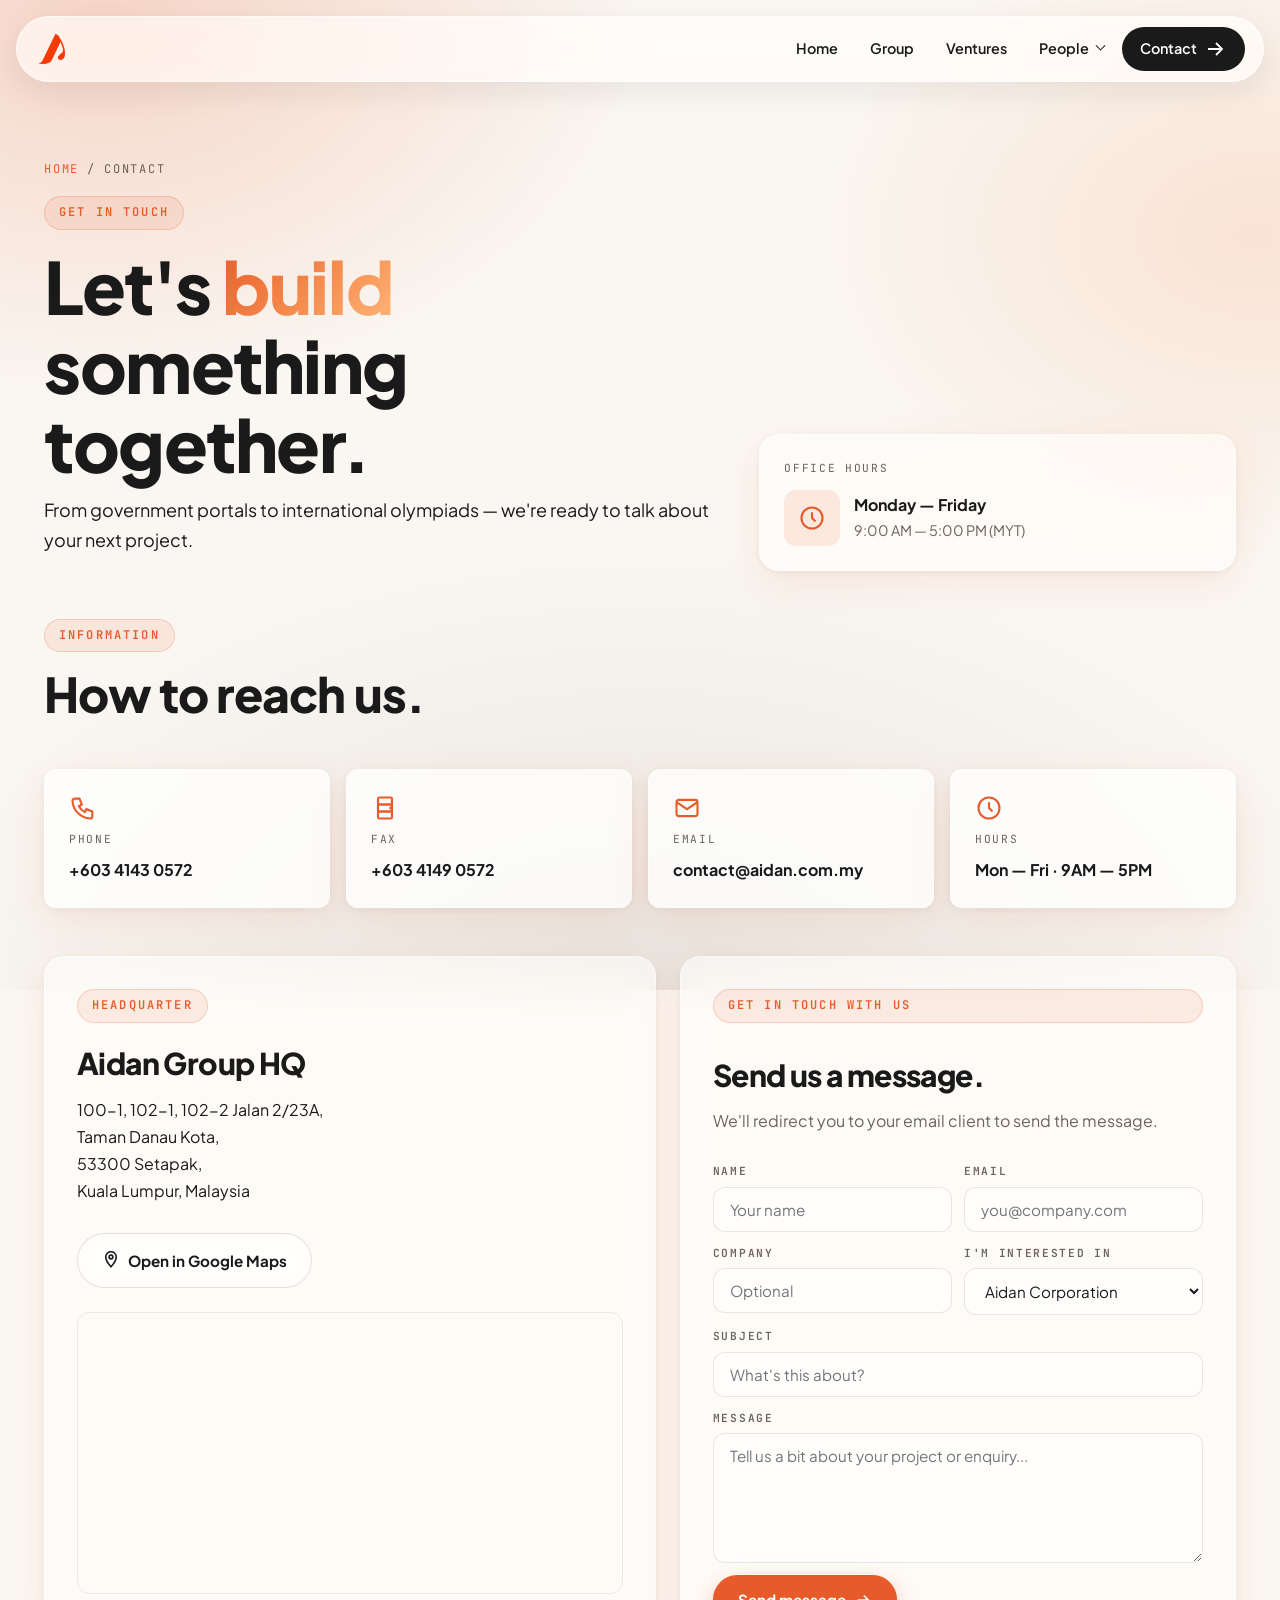
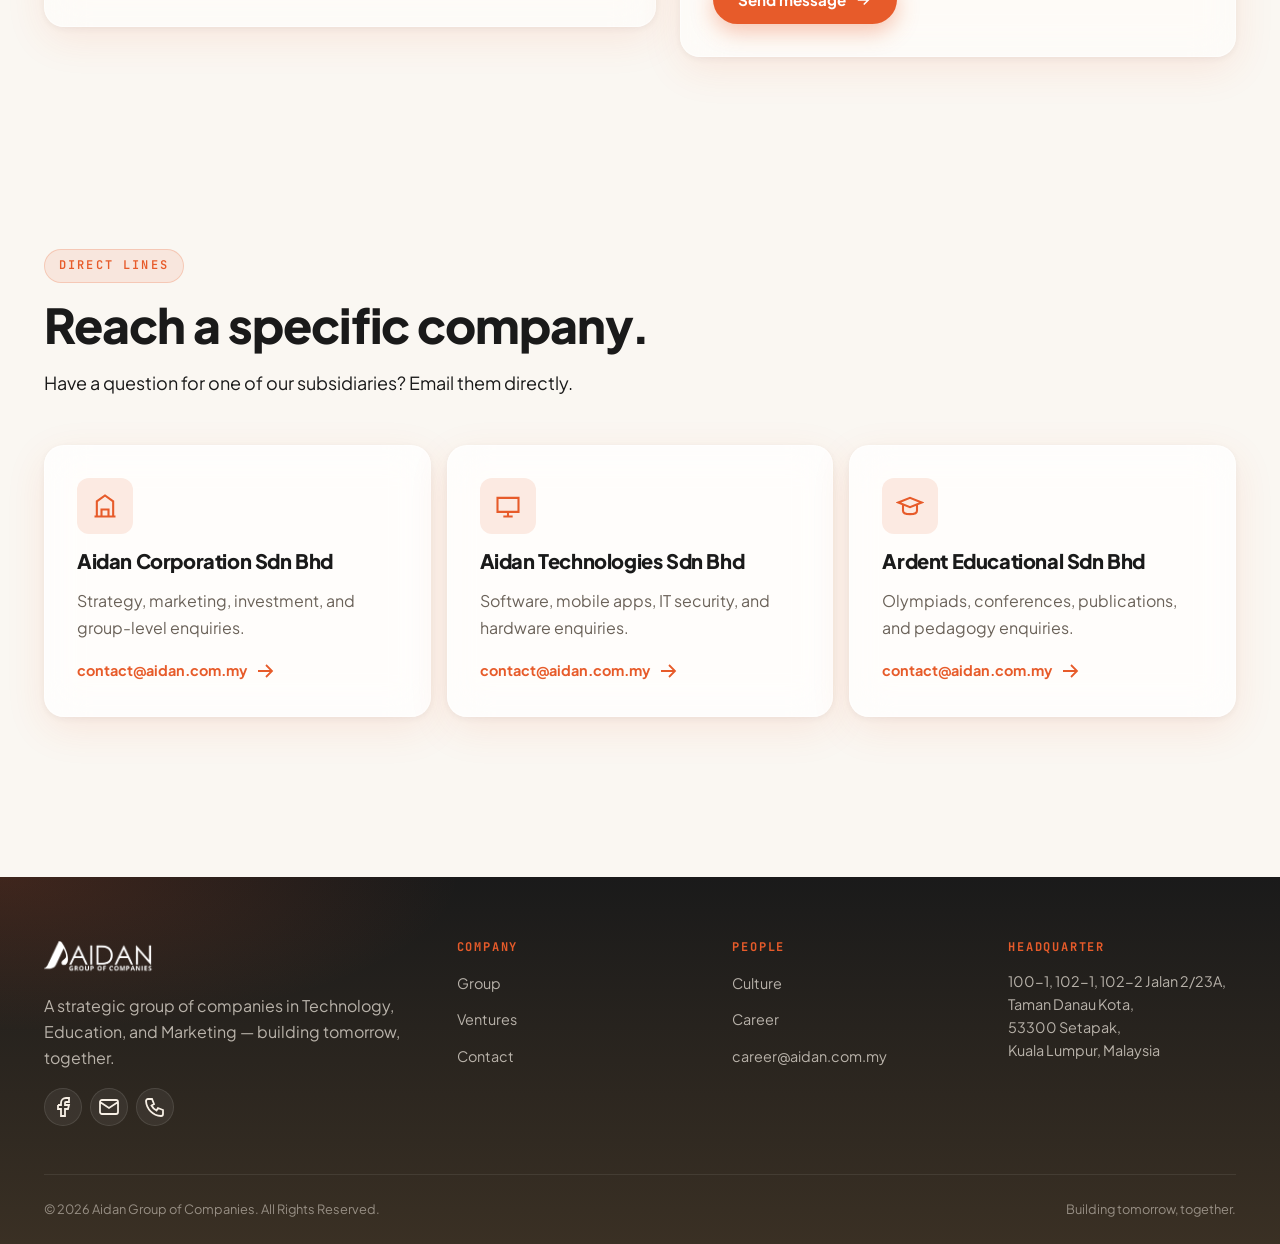
==== contact/index.html @ 1979919c "inital v1" ====
<!DOCTYPE html>
<html lang="en" data-base="../" data-page="contact">
<head>
  <meta charset="UTF-8" />
  <meta name="viewport" content="width=device-width, initial-scale=1.0" />
  <title>Contact — Aidan Group of Companies</title>
  <meta name="description" content="Get in touch with Aidan Group of Companies. HQ in Kuala Lumpur. Reach us by phone, email, or in person." />
  <link rel="icon" type="image/png" href="../assets/images/logo-dark.png" />
  <link rel="preconnect" href="https://fonts.googleapis.com" />
  <link rel="preconnect" href="https://fonts.gstatic.com" crossorigin />
  <link href="https://fonts.googleapis.com/css2?family=Plus+Jakarta+Sans:wght@300;400;500;600;700;800;900&family=JetBrains+Mono:wght@400;500;600;700&display=swap" rel="stylesheet" />
  <link rel="stylesheet" href="../assets/css/styles.css" />
  <link rel="stylesheet" href="../assets/css/reveal.css" />
</head>
<body>
  <div id="nav-mount"></div>

  <!-- PAGE HEADER -->
  <header class="page-header">
    <div class="container">
      <div class="page-header-inner">
        <div class="reveal">
          <div class="breadcrumb"><a href="../index.html">Home</a> <span>/</span> <span>Contact</span></div>
          <span class="eyebrow">Get in touch</span>
          <h1>Let's <span style="background: var(--grad-sunset); -webkit-background-clip: text; background-clip: text; color: transparent;">build</span> something together.</h1>
          <p class="lead">
            From government portals to international olympiads — we're ready to talk about your next project.
          </p>
        </div>
        <div class="reveal d-2">
          <div class="glass" style="padding: 24px;">
            <div style="font-family: var(--font-mono); font-size: .7rem; letter-spacing: .15em; text-transform: uppercase; color: var(--color-muted); margin-bottom: 12px;">Office hours</div>
            <div style="display:flex; align-items:center; gap:14px;">
              <span class="icon-tile" style="margin: 0;">
                <svg class="ti" viewBox="0 0 24 24"><circle cx="12" cy="12" r="9"/><path d="M12 7v5l3 3"/></svg>
              </span>
              <div>
                <div style="font-weight: 700;">Monday — Friday</div>
                <div class="muted" style="font-size: .9rem;">9:00 AM — 5:00 PM (MYT)</div>
              </div>
            </div>
          </div>
        </div>
      </div>
    </div>
  </header>

  <!-- CONTACT INFO -->
  <section style="padding-top: 0;">
    <div class="container">
      <div class="section-head reveal">
        <span class="eyebrow">Information</span>
        <h2>How to reach us.</h2>
      </div>

      <div class="contact-card-row" style="grid-template-columns: repeat(4, 1fr); margin-bottom: 48px;">
        <div class="contact-card reveal">
          <svg class="ti" viewBox="0 0 24 24"><path d="M5 4h4l2 5-2.5 1.5a11 11 0 0 0 5 5l1.5-2.5 5 2v4a2 2 0 0 1-2 2A16 16 0 0 1 3 6a2 2 0 0 1 2-2"/></svg>
          <span class="label">Phone</span>
          <span class="value"><a href="tel:+60341430572">+603 4143 0572</a></span>
        </div>
        <div class="contact-card reveal d-1">
          <svg class="ti" viewBox="0 0 24 24"><rect x="6" y="3" width="12" height="6" rx="1"/><rect x="6" y="15" width="12" height="6" rx="1"/><path d="M6 9h12v6H6z"/><circle cx="17" cy="12" r=".5"/></svg>
          <span class="label">Fax</span>
          <span class="value">+603 4149 0572</span>
        </div>
        <div class="contact-card reveal d-2">
          <svg class="ti" viewBox="0 0 24 24"><path d="M3 7a2 2 0 0 1 2-2h14a2 2 0 0 1 2 2v10a2 2 0 0 1-2 2H5a2 2 0 0 1-2-2zM3 7l9 6 9-6"/></svg>
          <span class="label">Email</span>
          <span class="value"><a href="mailto:contact@aidan.com.my">contact@aidan.com.my</a></span>
        </div>
        <div class="contact-card reveal d-3">
          <svg class="ti" viewBox="0 0 24 24"><circle cx="12" cy="12" r="9"/><path d="M12 7v5l3 3"/></svg>
          <span class="label">Hours</span>
          <span class="value">Mon — Fri · 9AM — 5PM</span>
        </div>
      </div>

      <div class="contact-grid">
        <!-- HQ + MAP -->
        <div class="reveal">
          <div class="glass" style="padding: 32px;">
            <span class="eyebrow">Headquarter</span>
            <h3 style="margin-top: 8px;">Aidan Group HQ</h3>
            <p style="font-size: 1rem; color: var(--color-text); line-height: 1.7;">
              100-1, 102-1, 102-2 Jalan 2/23A,<br/>
              Taman Danau Kota,<br/>
              53300 Setapak,<br/>
              Kuala Lumpur, Malaysia
            </p>
            <a class="btn btn-secondary mt-3" target="_blank" rel="noopener" href="https://maps.google.com/?q=Taman+Danau+Kota+Setapak+Kuala+Lumpur">
              <svg class="ti" viewBox="0 0 24 24"><path d="M12 21s7-7.5 7-13a7 7 0 0 0-14 0c0 5.5 7 13 7 13z"/><circle cx="12" cy="8" r="2.5"/></svg>
              Open in Google Maps
            </a>
            <div style="margin-top: 24px; border-radius: var(--radius-md); overflow: hidden; border: 1px solid rgba(26,26,26,.08);">
              <iframe
                title="Aidan Group HQ map"
                src="https://www.google.com/maps?q=Taman+Danau+Kota+Setapak+Kuala+Lumpur&output=embed"
                width="100%"
                height="280"
                style="border: 0; display: block;"
                loading="lazy"
                referrerpolicy="no-referrer-when-downgrade">
              </iframe>
            </div>
          </div>
        </div>

        <!-- FORM -->
        <div class="reveal d-1">
          <form class="glass glass-form" onsubmit="event.preventDefault(); window.location.href='mailto:contact@aidan.com.my?subject=' + encodeURIComponent(this.subject.value || 'Hello Aidan') + '&body=' + encodeURIComponent('Name: ' + this.name.value + '\nEmail: ' + this.email.value + '\nCompany: ' + (this.company.value||'-') + '\nInterested in: ' + this.interest.value + '\n\n' + this.message.value);">
            <span class="eyebrow">Get in touch with us</span>
            <h3 style="margin-top: 8px; margin-bottom: 4px;">Send us a message.</h3>
            <p class="muted" style="margin-bottom: 16px;">We'll redirect you to your email client to send the message.</p>

            <div class="form-row">
              <div class="field">
                <label for="c-name">Name</label>
                <input id="c-name" name="name" type="text" required placeholder="Your name" />
              </div>
              <div class="field">
                <label for="c-email">Email</label>
                <input id="c-email" name="email" type="email" required placeholder="you@company.com" />
              </div>
            </div>

            <div class="form-row">
              <div class="field">
                <label for="c-company">Company</label>
                <input id="c-company" name="company" type="text" placeholder="Optional" />
              </div>
              <div class="field">
                <label for="c-interest">I'm interested in</label>
                <select id="c-interest" name="interest" required>
                  <option value="Aidan Corporation">Aidan Corporation</option>
                  <option value="Aidan Technologies">Aidan Technologies</option>
                  <option value="Ardent Educational">Ardent Educational</option>
                  <option value="Career enquiry">Career enquiry</option>
                  <option value="Other">Other</option>
                </select>
              </div>
            </div>

            <div class="field">
              <label for="c-subject">Subject</label>
              <input id="c-subject" name="subject" type="text" placeholder="What's this about?" />
            </div>

            <div class="field">
              <label for="c-message">Message</label>
              <textarea id="c-message" name="message" required placeholder="Tell us a bit about your project or enquiry..."></textarea>
            </div>

            <button type="submit" class="btn btn-primary" style="justify-self: start;">
              Send message
              <svg class="ti" viewBox="0 0 24 24"><path d="M5 12h14M13 6l6 6-6 6"/></svg>
            </button>
          </form>
        </div>
      </div>
    </div>
  </section>

  <!-- SUBSIDIARY DIRECT CONTACTS -->
  <section>
    <div class="container">
      <div class="section-head reveal">
        <span class="eyebrow">Direct lines</span>
        <h2>Reach a specific company.</h2>
        <p class="lead">Have a question for one of our subsidiaries? Email them directly.</p>
      </div>

      <div class="bento">
        <article class="bento-card span-4 reveal">
          <div class="icon-tile">
            <svg class="ti" viewBox="0 0 24 24"><path d="M3 21h18M5 21V8l7-5 7 5v13M9 21v-6h6v6"/></svg>
          </div>
          <h4>Aidan Corporation Sdn Bhd</h4>
          <p>Strategy, marketing, investment, and group-level enquiries.</p>
          <a class="job-apply" href="mailto:contact@aidan.com.my?subject=Aidan Corporation enquiry">
            contact@aidan.com.my
            <svg class="ti" viewBox="0 0 24 24"><path d="M5 12h14M13 6l6 6-6 6"/></svg>
          </a>
        </article>

        <article class="bento-card span-4 reveal d-1">
          <div class="icon-tile">
            <svg class="ti" viewBox="0 0 24 24"><path d="M3 5h18v12H3z"/><path d="M8 21h8M12 17v4"/></svg>
          </div>
          <h4>Aidan Technologies Sdn Bhd</h4>
          <p>Software, mobile apps, IT security, and hardware enquiries.</p>
          <a class="job-apply" href="mailto:contact@aidan.com.my?subject=Aidan Technologies enquiry">
            contact@aidan.com.my
            <svg class="ti" viewBox="0 0 24 24"><path d="M5 12h14M13 6l6 6-6 6"/></svg>
          </a>
        </article>

        <article class="bento-card span-4 reveal d-2">
          <div class="icon-tile">
            <svg class="ti" viewBox="0 0 24 24"><path d="M22 9 12 5 2 9l10 4 10-4z"/><path d="M6 11v5c0 2 3 3 6 3s6-1 6-3v-5"/></svg>
          </div>
          <h4>Ardent Educational Sdn Bhd</h4>
          <p>Olympiads, conferences, publications, and pedagogy enquiries.</p>
          <a class="job-apply" href="mailto:contact@aidan.com.my?subject=Ardent Educational enquiry">
            contact@aidan.com.my
            <svg class="ti" viewBox="0 0 24 24"><path d="M5 12h14M13 6l6 6-6 6"/></svg>
          </a>
        </article>
      </div>
    </div>
  </section>

  <div id="footer-mount"></div>

  <script src="../assets/js/partials.js"></script>
  <script src="../assets/js/main.js"></script>
</body>
</html>
---- assets/css/styles.css ----
:root {
  --color-primary: #E75B2A;
  --color-primary-soft: #FF8A5C;
  --color-secondary: #4A3725;
  --color-warm-beige: #F6E6D2;
  --color-charcoal: #1A1A1A;
  --color-white: #FFFFFF;
  --color-success: #0F6B60;
  --color-warning: #E7A24A;
  --color-danger: #C73E1D;
  --color-sandstone: #E5D8C1;
  --color-stone-gray: #B8B5B0;
  --color-deep-brown: #4A3725;
  --color-text: #1A1A1A;
  --color-muted: #6B6259;
  --color-surface: #FFFFFF;

  --grad-sunset: linear-gradient(135deg, #E75B2A 0%, #F4884A 50%, #FFB87B 100%);
  --grad-charcoal: linear-gradient(180deg, #1A1A1A 0%, #3A3024 100%);
  --grad-warm: linear-gradient(135deg, #FFF4E6 0%, #FDE0C7 100%);

  --glass-bg: rgba(255, 255, 255, 0.55);
  --glass-bg-strong: rgba(255, 255, 255, 0.78);
  --glass-border: rgba(255, 255, 255, 0.45);
  --glass-shadow: 0 12px 40px rgba(231, 91, 42, 0.10), 0 2px 8px rgba(26, 26, 26, 0.06);
  --glass-shadow-hover: 0 24px 60px rgba(231, 91, 42, 0.18), 0 6px 16px rgba(26, 26, 26, 0.08);

  --radius-sm: 4px;
  --radius-md: 12px;
  --radius-lg: 20px;
  --radius-xl: 28px;
  --radius-pill: 999px;

  --space-1: 4px;
  --space-2: 8px;
  --space-3: 12px;
  --space-4: 16px;
  --space-5: 24px;
  --space-6: 32px;
  --space-7: 48px;
  --space-8: 64px;
  --space-9: 96px;

  --font-sans: 'Plus Jakarta Sans', system-ui, -apple-system, BlinkMacSystemFont, sans-serif;
  --font-mono: 'JetBrains Mono', ui-monospace, monospace;

  --ease-out: cubic-bezier(0.16, 1, 0.3, 1);
  --container: 1240px;
}

* { box-sizing: border-box; }

html { scroll-behavior: smooth; }

body {
  margin: 0;
  font-family: var(--font-sans);
  font-size: 1rem;
  line-height: 1.65;
  color: var(--color-text);
  background: #FAF7F2;
  -webkit-font-smoothing: antialiased;
  overflow-x: hidden;
}

body::before {
  content: "";
  position: fixed;
  inset: -10%;
  z-index: -1;
  background:
    radial-gradient(60% 60% at 15% 10%, rgba(231, 91, 42, 0.22) 0%, transparent 60%),
    radial-gradient(50% 50% at 90% 30%, rgba(244, 136, 74, 0.18) 0%, transparent 60%),
    radial-gradient(70% 60% at 50% 100%, rgba(74, 55, 37, 0.10) 0%, transparent 70%),
    #FAF7F2;
  pointer-events: none;
}

a { color: inherit; text-decoration: none; }

img { max-width: 100%; height: auto; display: block; }

h1, h2, h3, h4, h5 {
  font-family: var(--font-sans);
  font-weight: 800;
  letter-spacing: -0.02em;
  line-height: 1.1;
  margin: 0 0 var(--space-4);
  color: var(--color-charcoal);
}

h1 { font-size: clamp(2.5rem, 6vw, 4.5rem); font-weight: 900; }
h2 { font-size: clamp(2rem, 4.5vw, 3rem); }
h3 { font-size: clamp(1.4rem, 2.5vw, 1.875rem); }
h4 { font-size: 1.25rem; }

p { margin: 0 0 var(--space-4); color: var(--color-muted); }
p.lead { font-size: 1.125rem; color: var(--color-text); }

.container {
  width: 100%;
  max-width: var(--container);
  margin: 0 auto;
  padding: 0 var(--space-5);
}

.eyebrow {
  display: inline-flex;
  align-items: center;
  gap: var(--space-2);
  font-family: var(--font-mono);
  font-size: 0.75rem;
  font-weight: 600;
  text-transform: uppercase;
  letter-spacing: 0.18em;
  color: var(--color-primary);
  padding: 6px 14px;
  background: rgba(231, 91, 42, 0.10);
  border: 1px solid rgba(231, 91, 42, 0.22);
  border-radius: var(--radius-pill);
  margin-bottom: var(--space-4);
}

.eyebrow.on-dark {
  color: #FFD3B6;
  background: rgba(255, 255, 255, 0.08);
  border-color: rgba(255, 255, 255, 0.18);
}

/* ===== NAV ===== */
.nav {
  position: fixed;
  top: 16px;
  left: 50%;
  transform: translateX(-50%);
  width: calc(100% - 32px);
  max-width: 1280px;
  z-index: 100;
  background: rgba(255, 255, 255, 0.65);
  backdrop-filter: saturate(180%) blur(20px);
  -webkit-backdrop-filter: saturate(180%) blur(20px);
  border: 1px solid rgba(255, 255, 255, 0.6);
  border-radius: var(--radius-pill);
  box-shadow: 0 10px 30px rgba(26, 26, 26, 0.08);
  transition: top .25s var(--ease-out), padding .25s var(--ease-out);
}

.nav-inner {
  display: flex;
  align-items: center;
  justify-content: space-between;
  padding: 10px 18px 10px 22px;
}

.nav-brand {
  display: flex;
  align-items: center;
  gap: 10px;
  font-weight: 800;
  font-size: 1.05rem;
  letter-spacing: -0.01em;
  color: var(--color-charcoal);
}

.nav-brand img { height: 30px; width: auto; }

.nav-links {
  display: flex;
  align-items: center;
  gap: 4px;
  list-style: none;
  margin: 0;
  padding: 0;
}

.nav-links a {
  display: inline-flex;
  align-items: center;
  gap: 6px;
  padding: 8px 14px;
  border-radius: var(--radius-pill);
  font-weight: 600;
  font-size: 0.9rem;
  color: var(--color-charcoal);
  transition: background .2s var(--ease-out), color .2s var(--ease-out);
}

.nav-links a:hover,
.nav-links a.is-active { background: rgba(231, 91, 42, 0.12); color: var(--color-primary); }

.nav-cta {
  background: var(--color-charcoal) !important;
  color: var(--color-white) !important;
  padding: 10px 18px !important;
}
.nav-cta:hover { background: var(--color-primary) !important; color: #fff !important; }

.nav-burger {
  display: none;
  background: none;
  border: 0;
  width: 40px;
  height: 40px;
  border-radius: 50%;
  cursor: pointer;
  align-items: center;
  justify-content: center;
  color: var(--color-charcoal);
}

.nav-dropdown { position: relative; }
.nav-dropdown > a::after {
  content: '';
  width: 6px;
  height: 6px;
  border-right: 1.5px solid currentColor;
  border-bottom: 1.5px solid currentColor;
  transform: rotate(45deg) translate(-2px, -2px);
  margin-left: 2px;
}
.nav-dropdown-menu {
  position: absolute;
  top: calc(100% + 8px);
  left: 50%;
  transform: translateX(-50%) translateY(8px);
  background: rgba(255, 255, 255, 0.85);
  backdrop-filter: blur(20px) saturate(180%);
  -webkit-backdrop-filter: blur(20px) saturate(180%);
  border: 1px solid rgba(255, 255, 255, 0.7);
  border-radius: var(--radius-md);
  box-shadow: 0 20px 50px rgba(26, 26, 26, 0.12);
  padding: 8px;
  min-width: 180px;
  opacity: 0;
  visibility: hidden;
  transition: opacity .2s var(--ease-out), transform .2s var(--ease-out), visibility .2s;
  list-style: none;
  margin: 0;
}
.nav-dropdown:hover .nav-dropdown-menu,
.nav-dropdown:focus-within .nav-dropdown-menu {
  opacity: 1;
  visibility: visible;
  transform: translateX(-50%) translateY(0);
}
.nav-dropdown-menu li a {
  display: block;
  padding: 8px 14px;
  border-radius: var(--radius-sm);
  font-weight: 600;
  font-size: 0.875rem;
}

/* ===== BUTTONS ===== */
.btn {
  display: inline-flex;
  align-items: center;
  gap: 8px;
  padding: 14px 24px;
  font-family: var(--font-sans);
  font-weight: 700;
  font-size: 0.95rem;
  border-radius: var(--radius-pill);
  border: 1px solid transparent;
  cursor: pointer;
  transition: transform .2s var(--ease-out), box-shadow .2s var(--ease-out), background .2s var(--ease-out);
  text-decoration: none;
}

.btn-primary {
  background: var(--color-primary);
  color: #fff;
  box-shadow: 0 8px 22px rgba(231, 91, 42, 0.35);
}
.btn-primary:hover { transform: translateY(-2px); box-shadow: 0 14px 30px rgba(231, 91, 42, 0.45); background: #F26A37; }

.btn-secondary {
  background: rgba(255, 255, 255, 0.5);
  backdrop-filter: blur(12px);
  border-color: rgba(26, 26, 26, 0.12);
  color: var(--color-charcoal);
}
.btn-secondary:hover { border-color: var(--color-primary); color: var(--color-primary); }

.btn-ghost {
  background: transparent;
  color: var(--color-charcoal);
  padding: 10px 16px;
}
.btn-ghost:hover { color: var(--color-primary); }

.btn .ti { width: 18px; height: 18px; stroke-width: 2.2; }

/* ===== HERO ===== */
.hero {
  position: relative;
  padding: 160px 0 80px;
  overflow: hidden;
}
.hero-grid {
  display: grid;
  grid-template-columns: 1.15fr 1fr;
  gap: var(--space-7);
  align-items: center;
}
.hero h1 .accent {
  background: var(--grad-sunset);
  -webkit-background-clip: text;
  background-clip: text;
  color: transparent;
}
.hero-actions {
  display: flex;
  flex-wrap: wrap;
  gap: var(--space-3);
  margin-top: var(--space-6);
}

.hero-stats {
  display: grid;
  grid-template-columns: repeat(3, 1fr);
  gap: var(--space-4);
  margin-top: var(--space-7);
  padding-top: var(--space-5);
  border-top: 1px solid rgba(26, 26, 26, 0.08);
}
.hero-stat .num {
  font-size: 2rem;
  font-weight: 800;
  color: var(--color-primary);
  letter-spacing: -0.02em;
}
.hero-stat .label {
  font-family: var(--font-mono);
  font-size: 0.7rem;
  text-transform: uppercase;
  letter-spacing: 0.15em;
  color: var(--color-muted);
}

.hero-visual-wrap {
  position: relative;
  /* No overflow clipping here so float cards can extend outside the panel */
}
.hero-visual {
  position: relative;
  aspect-ratio: 1 / 1.05;
  border-radius: var(--radius-xl);
  overflow: hidden;
  background: var(--grad-sunset);
  box-shadow: 0 40px 80px rgba(231, 91, 42, 0.25);
}
.hero-visual img {
  width: 100%;
  height: 100%;
  object-fit: cover;
  display: block;
  filter: contrast(1.05) saturate(1.15);
  mix-blend-mode: multiply;
}
.hero-visual::after {
  content: "";
  position: absolute;
  inset: 0;
  background:
    linear-gradient(160deg, rgba(231, 91, 42, 0.35) 0%, rgba(255, 184, 123, 0.15) 40%, rgba(74, 55, 37, 0.45) 100%);
  mix-blend-mode: overlay;
  pointer-events: none;
}
.hero-visual::before {
  content: "";
  position: absolute;
  inset: 0;
  background: linear-gradient(180deg, rgba(231, 91, 42, 0) 55%, rgba(231, 91, 42, 0.55) 100%);
  pointer-events: none;
  z-index: 1;
}
.hero-float-card {
  position: absolute;
  background: var(--glass-bg-strong);
  backdrop-filter: blur(20px) saturate(180%);
  -webkit-backdrop-filter: blur(20px) saturate(180%);
  border: 1px solid var(--glass-border);
  border-radius: var(--radius-md);
  padding: 14px 18px;
  box-shadow: var(--glass-shadow);
  display: flex;
  align-items: center;
  gap: 12px;
  font-weight: 700;
  font-size: 0.85rem;
  white-space: nowrap;
  z-index: 2;
}
.hero-float-card.fc-1 { top: 14%; left: -4%; }
.hero-float-card.fc-2 { bottom: 16%; right: -4%; }
.hero-float-card .ti { color: var(--color-primary); }
.hero-float-card .dot {
  width: 36px; height: 36px;
  background: rgba(231, 91, 42, 0.12);
  border-radius: 50%;
  display: grid;
  place-items: center;
}

/* ===== SECTIONS ===== */
section { padding: var(--space-9) 0; position: relative; }
.section-head { max-width: 720px; margin-bottom: var(--space-7); }
.section-head.center { margin-left: auto; margin-right: auto; text-align: center; }

/* ===== GLASS CARDS / BENTO ===== */
.glass {
  background: var(--glass-bg);
  backdrop-filter: blur(20px) saturate(180%);
  -webkit-backdrop-filter: blur(20px) saturate(180%);
  border: 1px solid var(--glass-border);
  border-radius: var(--radius-lg);
  box-shadow: var(--glass-shadow);
}

.bento {
  display: grid;
  grid-template-columns: repeat(12, 1fr);
  gap: var(--space-4);
}

.bento-card {
  position: relative;
  padding: var(--space-6);
  background: var(--glass-bg-strong);
  backdrop-filter: blur(20px) saturate(180%);
  -webkit-backdrop-filter: blur(20px) saturate(180%);
  border: 1px solid var(--glass-border);
  border-radius: var(--radius-lg);
  box-shadow: var(--glass-shadow);
  overflow: hidden;
  transition: transform .35s var(--ease-out), box-shadow .35s var(--ease-out);
}
.bento-card:hover { transform: translateY(-4px); box-shadow: var(--glass-shadow-hover); }
.bento-card.span-3 { grid-column: span 3; }
.bento-card.span-4 { grid-column: span 4; }
.bento-card.span-5 { grid-column: span 5; }
.bento-card.span-6 { grid-column: span 6; }
.bento-card.span-7 { grid-column: span 7; }
.bento-card.span-8 { grid-column: span 8; }
.bento-card.span-9 { grid-column: span 9; }
.bento-card.span-12 { grid-column: span 12; }
.bento-card.dark {
  background: var(--grad-charcoal);
  border-color: rgba(255, 255, 255, 0.08);
  color: #F7EFE5;
}
.bento-card.dark h2, .bento-card.dark h3, .bento-card.dark h4 { color: #FFF6EC; }
.bento-card.dark p { color: rgba(247, 239, 229, 0.75); }
.bento-card.accent {
  background: var(--grad-sunset);
  color: #fff;
  border-color: rgba(255, 255, 255, 0.3);
}
.bento-card.accent h2, .bento-card.accent h3, .bento-card.accent h4 { color: #fff; }
.bento-card.accent p { color: rgba(255, 255, 255, 0.85); }

.icon-tile {
  width: 56px;
  height: 56px;
  border-radius: var(--radius-md);
  background: rgba(231, 91, 42, 0.12);
  display: grid;
  place-items: center;
  margin-bottom: var(--space-4);
  color: var(--color-primary);
}
.icon-tile.lg { width: 72px; height: 72px; }
.icon-tile .ti { width: 28px; height: 28px; stroke-width: 1.8; }
.bento-card.dark .icon-tile { background: rgba(231, 91, 42, 0.2); color: #FFB87B; }
.bento-card.accent .icon-tile { background: rgba(255, 255, 255, 0.2); color: #fff; }

/* ===== TILT IMAGE / TEXTURE ===== */
.tile-image {
  position: relative;
  border-radius: var(--radius-md);
  overflow: hidden;
  aspect-ratio: 16/10;
  background: #f1ece4;
  margin-bottom: var(--space-4);
}
.tile-image img { width: 100%; height: 100%; object-fit: cover; }
.tile-image.contain { background: #fff; }
.tile-image.contain img { object-fit: contain; padding: 18px; }

/* ===== VALUES / FEATURE GRID ===== */
.feature-grid {
  display: grid;
  grid-template-columns: repeat(auto-fit, minmax(260px, 1fr));
  gap: var(--space-4);
}

/* ===== STATS BAND ===== */
.stats-band {
  background: var(--grad-charcoal);
  border-radius: var(--radius-xl);
  padding: var(--space-7);
  display: grid;
  grid-template-columns: repeat(4, 1fr);
  gap: var(--space-5);
  color: #fff;
  position: relative;
  overflow: hidden;
}
.stats-band::after {
  content: "";
  position: absolute;
  inset: 0;
  background: radial-gradient(60% 80% at 100% 0%, rgba(231, 91, 42, 0.4) 0%, transparent 70%);
  pointer-events: none;
}
.stat-item { position: relative; z-index: 1; }
.stat-item .num {
  font-size: 2.75rem;
  font-weight: 800;
  letter-spacing: -0.02em;
  background: var(--grad-sunset);
  -webkit-background-clip: text;
  background-clip: text;
  color: transparent;
}
.stat-item .label {
  font-family: var(--font-mono);
  font-size: 0.75rem;
  text-transform: uppercase;
  letter-spacing: 0.15em;
  color: rgba(255, 255, 255, 0.65);
}

/* ===== TAG / CHIP ===== */
.chip {
  display: inline-flex;
  align-items: center;
  gap: 6px;
  padding: 5px 12px;
  font-family: var(--font-mono);
  font-size: 0.7rem;
  font-weight: 600;
  text-transform: uppercase;
  letter-spacing: 0.1em;
  color: var(--color-primary);
  background: rgba(231, 91, 42, 0.10);
  border-radius: var(--radius-pill);
  border: 1px solid rgba(231, 91, 42, 0.18);
}
.chip-row { display: flex; flex-wrap: wrap; gap: 6px; }

/* ===== FOOTER ===== */
.footer {
  background: var(--grad-charcoal);
  color: #F7EFE5;
  padding: var(--space-8) 0 var(--space-5);
  margin-top: var(--space-8);
  position: relative;
}
.footer::before {
  content: "";
  position: absolute;
  inset: 0;
  background: radial-gradient(60% 70% at 0% 0%, rgba(231, 91, 42, 0.18) 0%, transparent 60%);
  pointer-events: none;
}
.footer .container { position: relative; z-index: 1; }
.footer-grid {
  display: grid;
  grid-template-columns: 1.6fr 1fr 1fr 1fr;
  gap: var(--space-7);
  padding-bottom: var(--space-7);
  border-bottom: 1px solid rgba(255, 255, 255, 0.08);
}
.footer h5 {
  font-family: var(--font-mono);
  font-size: 0.75rem;
  text-transform: uppercase;
  letter-spacing: 0.15em;
  color: var(--color-primary);
  font-weight: 700;
  margin-bottom: var(--space-4);
}
.footer ul { list-style: none; padding: 0; margin: 0; display: grid; gap: 10px; }
.footer ul a { color: rgba(247, 239, 229, 0.7); font-size: 0.9rem; }
.footer ul a:hover { color: #fff; }
.footer-brand { display: flex; align-items: center; gap: 10px; margin-bottom: var(--space-4); }
.footer-brand img { height: 36px; }
.footer-brand strong { font-size: 1.05rem; }
.footer-bottom {
  padding-top: var(--space-5);
  display: flex;
  justify-content: space-between;
  font-size: 0.8rem;
  color: rgba(247, 239, 229, 0.5);
  flex-wrap: wrap;
  gap: var(--space-3);
}
.social-row { display: flex; gap: 8px; }
.social-row a {
  width: 38px; height: 38px;
  border-radius: 50%;
  background: rgba(255, 255, 255, 0.06);
  border: 1px solid rgba(255, 255, 255, 0.1);
  display: grid; place-items: center;
  transition: background .2s, color .2s;
}
.social-row a:hover { background: var(--color-primary); color: #fff; border-color: transparent; }

/* ===== PAGE HEADER ===== */
.page-header {
  padding: 160px 0 var(--space-7);
  position: relative;
  overflow: hidden;
}
.page-header-inner {
  display: grid;
  grid-template-columns: 1.4fr 1fr;
  gap: var(--space-7);
  align-items: end;
}
.page-header h1 { margin-bottom: var(--space-3); }
.breadcrumb {
  font-family: var(--font-mono);
  font-size: 0.75rem;
  text-transform: uppercase;
  letter-spacing: 0.15em;
  color: var(--color-muted);
  display: flex;
  gap: 8px;
  margin-bottom: var(--space-4);
}
.breadcrumb a { color: var(--color-primary); }

/* ===== CONTACT ===== */
.contact-grid {
  display: grid;
  grid-template-columns: 1.1fr 1fr;
  gap: var(--space-5);
}
.contact-card-row {
  display: grid;
  grid-template-columns: repeat(2, 1fr);
  gap: var(--space-4);
}
.contact-card {
  padding: var(--space-5);
  background: var(--glass-bg-strong);
  border: 1px solid var(--glass-border);
  border-radius: var(--radius-md);
  box-shadow: var(--glass-shadow);
  display: flex;
  flex-direction: column;
  gap: 8px;
}
.contact-card .label {
  font-family: var(--font-mono);
  font-size: 0.7rem;
  text-transform: uppercase;
  letter-spacing: 0.15em;
  color: var(--color-muted);
}
.contact-card .value { font-weight: 700; color: var(--color-charcoal); }
.contact-card .ti { color: var(--color-primary); width: 28px; height: 28px; stroke-width: 1.8; }
form.glass-form {
  display: grid;
  gap: var(--space-3);
  padding: var(--space-6);
}
.form-row {
  display: grid;
  grid-template-columns: 1fr 1fr;
  gap: var(--space-3);
}
.field { display: flex; flex-direction: column; gap: 6px; }
.field label {
  font-family: var(--font-mono);
  font-size: 0.7rem;
  text-transform: uppercase;
  letter-spacing: 0.15em;
  color: var(--color-muted);
  font-weight: 600;
}
.field input, .field textarea, .field select {
  width: 100%;
  padding: 12px 16px;
  background: rgba(255, 255, 255, 0.7);
  border: 1px solid rgba(26, 26, 26, 0.1);
  border-radius: var(--radius-md);
  font-family: inherit;
  font-size: 0.95rem;
  color: var(--color-charcoal);
  transition: border-color .2s, box-shadow .2s, background .2s;
}
.field textarea { min-height: 130px; resize: vertical; }
.field input:focus, .field textarea:focus, .field select:focus {
  outline: 0;
  border-color: var(--color-primary);
  background: #fff;
  box-shadow: 0 0 0 4px rgba(231, 91, 42, 0.15);
}

/* ===== JOB LIST ===== */
.job-list { display: grid; gap: var(--space-3); }
.job-item {
  display: grid;
  grid-template-columns: 1fr auto auto;
  align-items: center;
  gap: var(--space-4);
  padding: 20px 24px;
  background: var(--glass-bg-strong);
  border: 1px solid var(--glass-border);
  border-radius: var(--radius-md);
  box-shadow: var(--glass-shadow);
  transition: transform .2s var(--ease-out), box-shadow .2s var(--ease-out);
}
.job-item:hover { transform: translateY(-2px); box-shadow: var(--glass-shadow-hover); }
.job-item .title { font-weight: 700; color: var(--color-charcoal); font-size: 1rem; }
.job-item .meta { font-size: 0.85rem; color: var(--color-muted); margin-top: 2px; }
.job-item .dept-chip {
  padding: 4px 10px;
  font-family: var(--font-mono);
  font-size: 0.7rem;
  letter-spacing: 0.12em;
  text-transform: uppercase;
  color: var(--color-primary);
  background: rgba(231, 91, 42, 0.08);
  border-radius: var(--radius-pill);
  font-weight: 600;
}
.job-apply {
  display: inline-flex;
  align-items: center;
  gap: 6px;
  font-weight: 700;
  color: var(--color-primary);
  font-size: 0.9rem;
}

/* ===== CULTURE GALLERY ===== */
.culture-gallery {
  display: grid;
  grid-template-columns: repeat(12, 1fr);
  gap: var(--space-3);
}
.gallery-tile {
  border-radius: var(--radius-md);
  background: var(--glass-bg-strong);
  border: 1px solid var(--glass-border);
  padding: var(--space-5);
  box-shadow: var(--glass-shadow);
  display: flex;
  flex-direction: column;
  gap: 4px;
  min-height: 120px;
  justify-content: end;
  position: relative;
  overflow: hidden;
  transition: transform .25s var(--ease-out);
}
.gallery-tile:hover { transform: translateY(-3px); }
.gallery-tile .ti {
  position: absolute;
  top: 16px;
  right: 16px;
  color: var(--color-primary);
  opacity: .5;
  width: 22px; height: 22px;
}
.gallery-tile h4 { margin: 0; font-size: 1rem; }
.gallery-tile .meta { font-family: var(--font-mono); font-size: 0.7rem; letter-spacing: 0.12em; text-transform: uppercase; color: var(--color-muted); }

/* ===== CTA Strip ===== */
.cta-strip {
  background: var(--grad-sunset);
  border-radius: var(--radius-xl);
  padding: var(--space-7);
  display: flex;
  justify-content: space-between;
  align-items: center;
  flex-wrap: wrap;
  gap: var(--space-5);
  color: #fff;
  box-shadow: 0 30px 60px rgba(231, 91, 42, 0.3);
  position: relative;
  overflow: hidden;
}
.cta-strip::before {
  content: "";
  position: absolute;
  inset: 0;
  background: radial-gradient(80% 100% at 100% 0%, rgba(255, 255, 255, 0.18) 0%, transparent 60%);
  pointer-events: none;
}
.cta-strip h2 { color: #fff; margin: 0 0 8px; max-width: 600px; }
.cta-strip p { color: rgba(255, 255, 255, 0.85); margin: 0; max-width: 600px; }
.cta-strip .btn-primary { background: var(--color-charcoal); box-shadow: 0 8px 22px rgba(0,0,0,0.25); }
.cta-strip .btn-primary:hover { background: #fff; color: var(--color-primary); }

/* ===== UTILS ===== */
.muted { color: var(--color-muted); }
.center { text-align: center; }
.mt-3 { margin-top: var(--space-3); }
.mt-4 { margin-top: var(--space-4); }
.mt-5 { margin-top: var(--space-5); }
.mt-6 { margin-top: var(--space-6); }
.mb-0 { margin-bottom: 0; }
.flex { display: flex; }
.gap-3 { gap: var(--space-3); }
.gap-4 { gap: var(--space-4); }
.items-center { align-items: center; }
.wrap { flex-wrap: wrap; }

/* ===== ICON HELPER ===== */
.ti {
  width: 24px;
  height: 24px;
  stroke-width: 1.8;
  stroke: currentColor;
  fill: none;
  display: inline-block;
  vertical-align: middle;
  flex-shrink: 0;
}

/* ===== RESPONSIVE ===== */
@media (max-width: 980px) {
  .hero-grid, .page-header-inner, .contact-grid { grid-template-columns: 1fr; }
  .bento-card.span-6, .bento-card.span-4, .bento-card.span-8 { grid-column: span 12; }
  .stats-band { grid-template-columns: repeat(2, 1fr); }
  .footer-grid { grid-template-columns: 1fr 1fr; }
  .form-row { grid-template-columns: 1fr; }
  .nav-links { display: none; }
  .nav-burger { display: grid; }
  .nav-links.is-open {
    display: grid;
    position: absolute;
    top: calc(100% + 10px);
    left: 0; right: 0;
    background: rgba(255, 255, 255, 0.92);
    backdrop-filter: blur(20px);
    border-radius: var(--radius-md);
    padding: var(--space-3);
    gap: 2px;
    box-shadow: 0 20px 50px rgba(0,0,0,0.12);
  }
  .nav-links.is-open .nav-dropdown-menu { position: static; opacity: 1; visibility: visible; transform: none; box-shadow: none; background: transparent; border: 0; padding-left: 14px; }
  .culture-gallery { grid-template-columns: repeat(2, 1fr); }
  .gallery-tile { grid-column: span 2 !important; }
  .hero { padding-top: 130px; }
  .page-header { padding-top: 130px; }
  .hero-float-card { font-size: 0.78rem; padding: 10px 14px; }
  .hero-float-card .dot { width: 30px; height: 30px; }
  .hero-float-card.fc-1 { top: 8%; left: 4%; }
  .hero-float-card.fc-2 { bottom: 10%; right: 4%; }
  .stats-band { padding: var(--space-6) var(--space-5); }
  .stat-item .num { font-size: 2rem; }
  section { padding: var(--space-7) 0; }
  .contact-card-row { grid-template-columns: 1fr; }
  .cta-strip { padding: var(--space-6); }
  .job-item { grid-template-columns: 1fr; }
  .job-item .dept-chip { justify-self: start; }
}

@media (max-width: 560px) {
  .footer-grid { grid-template-columns: 1fr; }
  .stats-band { grid-template-columns: 1fr 1fr; }
  .hero-stats { grid-template-columns: 1fr 1fr; }
  .culture-gallery { grid-template-columns: 1fr; }
  .gallery-tile { grid-column: span 1 !important; }
}

/* Bento gallery spans for >=981 */
@media (min-width: 981px) {
  .gallery-tile.g-4 { grid-column: span 4; }
  .gallery-tile.g-3 { grid-column: span 3; }
  .gallery-tile.g-6 { grid-column: span 6; }
  .gallery-tile.g-5 { grid-column: span 5; }
  .gallery-tile.g-7 { grid-column: span 7; }
  .gallery-tile.g-8 { grid-column: span 8; }
}
---- assets/css/reveal.css ----
.reveal { opacity: 0; transform: translateY(24px); transition: opacity .8s cubic-bezier(.16,1,.3,1), transform .8s cubic-bezier(.16,1,.3,1); }
.reveal.is-visible { opacity: 1; transform: none; }
.reveal.d-1 { transition-delay: .08s; }
.reveal.d-2 { transition-delay: .16s; }
.reveal.d-3 { transition-delay: .24s; }
.reveal.d-4 { transition-delay: .32s; }
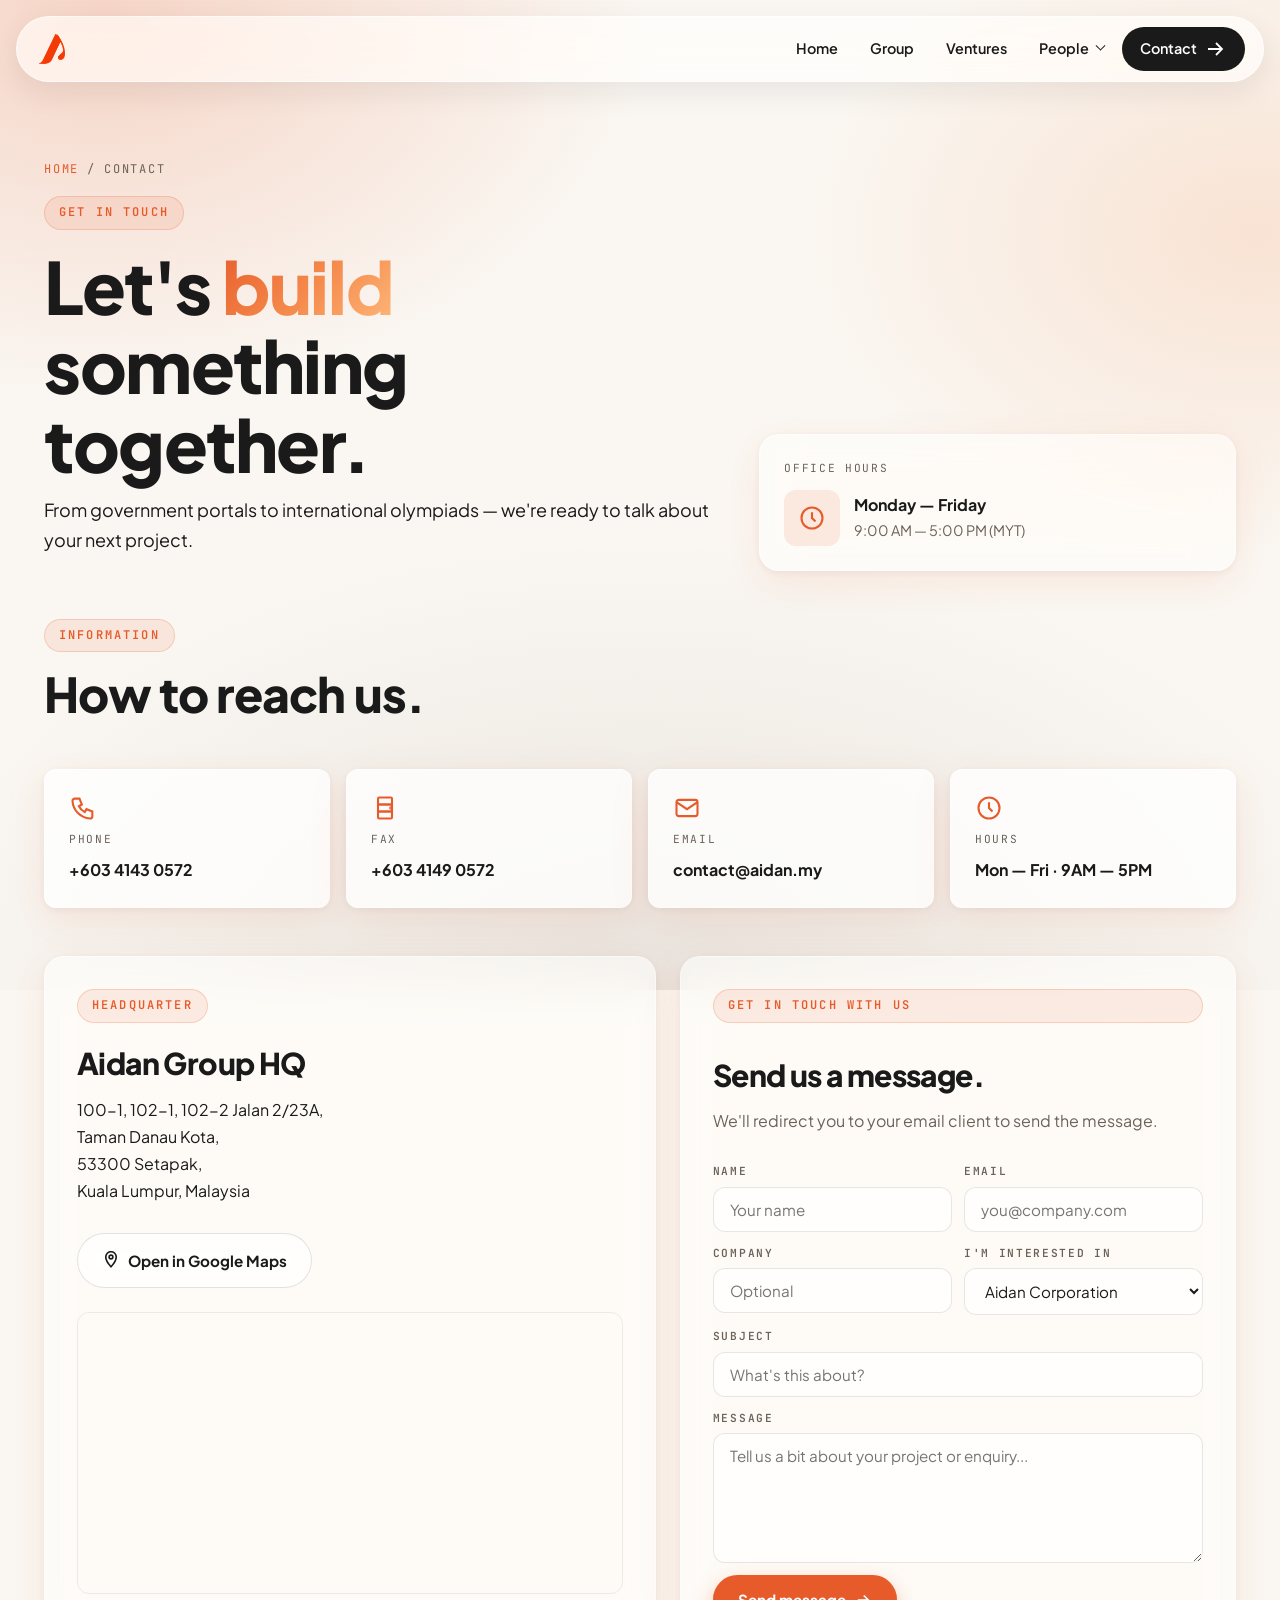
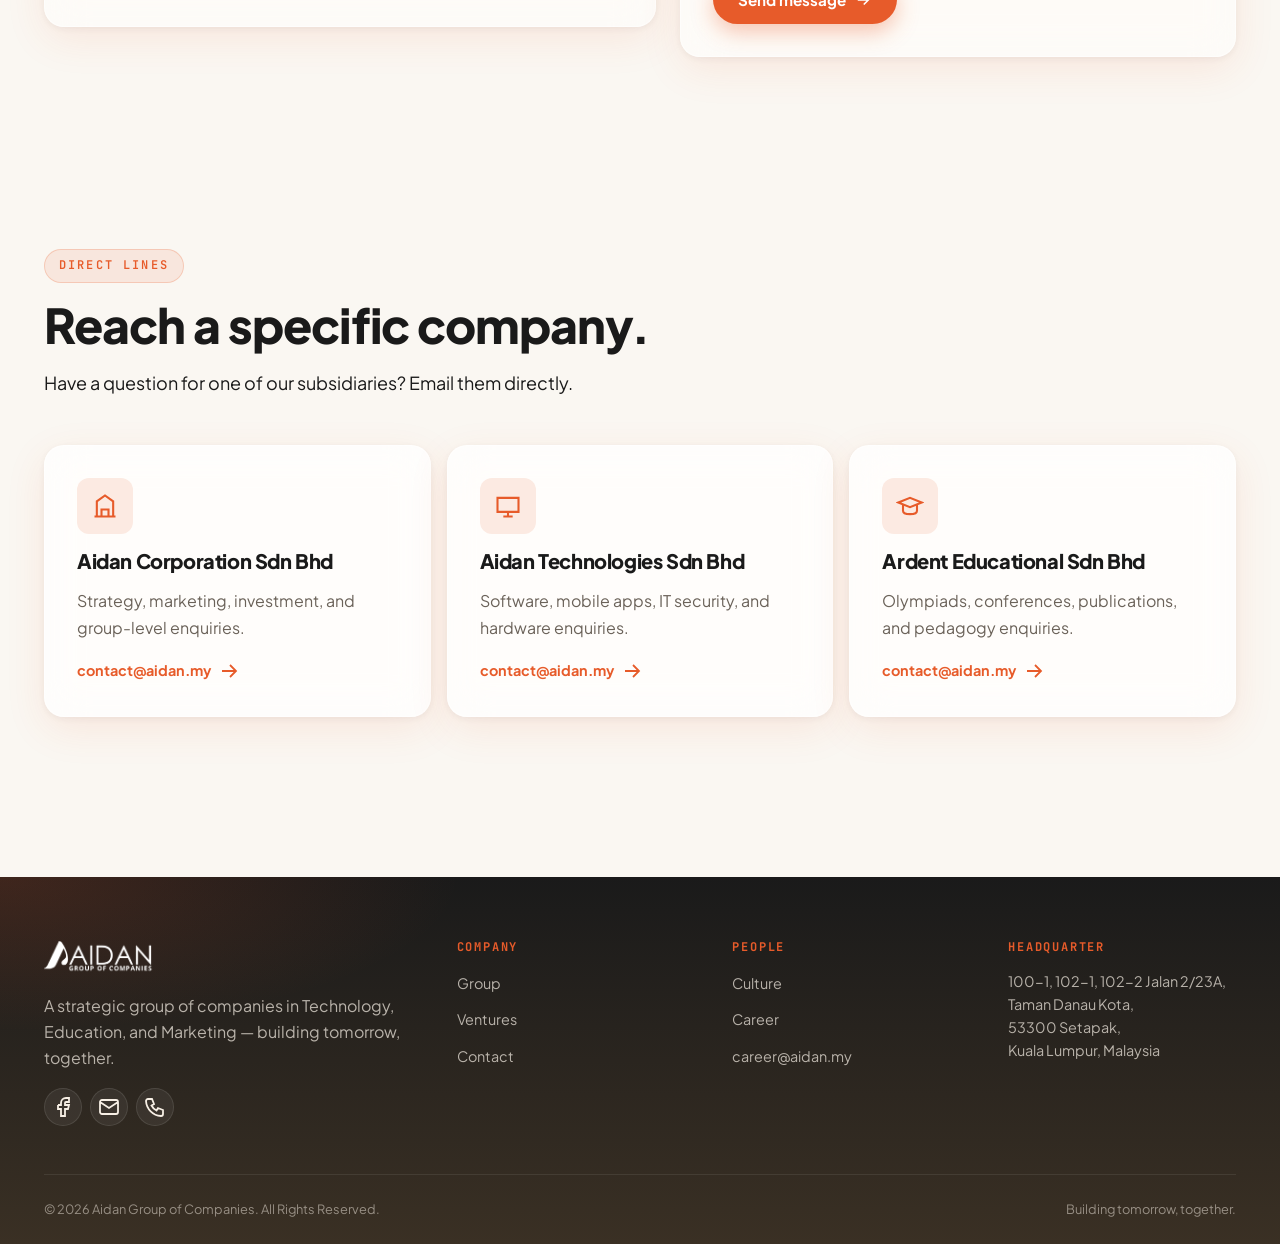
==== commit 585d37a8: "update domain from aidan.com.my to aidan.my across all pages and metadata" ====
--- a/contact/index.html
+++ b/contact/index.html
@@ -4,13 +4,69 @@
   <meta charset="UTF-8" />
   <meta name="viewport" content="width=device-width, initial-scale=1.0" />
   <title>Contact — Aidan Group of Companies</title>
-  <meta name="description" content="Get in touch with Aidan Group of Companies. HQ in Kuala Lumpur. Reach us by phone, email, or in person." />
+  <meta name="description" content="Get in touch with Aidan Group of Companies. HQ in Setapak, Kuala Lumpur. Reach us by phone, email, or in person — Monday to Friday, 9AM–5PM." />
+  <meta name="keywords" content="Aidan contact, Aidan Group Kuala Lumpur, contact Aidan Malaysia, Setapak office, Taman Danau Kota" />
+  <meta name="author" content="Aidan Group of Companies" />
+  <meta name="robots" content="index, follow, max-image-preview:large" />
+  <meta name="theme-color" content="#E75B2A" />
+  <link rel="canonical" href="https://aidan.my/contact/" />
   <link rel="icon" type="image/png" href="../assets/images/logo-dark.png" />
+  <link rel="apple-touch-icon" href="../assets/images/logo-dark.png" />
+
+  <!-- Open Graph -->
+  <meta property="og:type" content="website" />
+  <meta property="og:site_name" content="Aidan Group of Companies" />
+  <meta property="og:locale" content="en_MY" />
+  <meta property="og:title" content="Contact — Aidan Group of Companies" />
+  <meta property="og:description" content="Get in touch — Kuala Lumpur, Malaysia · +603 4143 0572 · contact@aidan.my" />
+  <meta property="og:url" content="https://aidan.my/contact/" />
+  <meta property="og:image" content="https://aidan.my/assets/images/og/contact.png" />
+  <meta property="og:image:secure_url" content="https://aidan.my/assets/images/og/contact.png" />
+  <meta property="og:image:type" content="image/png" />
+  <meta property="og:image:width" content="1200" />
+  <meta property="og:image:height" content="630" />
+  <meta property="og:image:alt" content="Contact Aidan Group — let's build something together." />
+
+  <!-- Twitter Card -->
+  <meta name="twitter:card" content="summary_large_image" />
+  <meta name="twitter:title" content="Contact — Aidan Group of Companies" />
+  <meta name="twitter:description" content="Kuala Lumpur, Malaysia · +603 4143 0572 · contact@aidan.my" />
+  <meta name="twitter:image" content="https://aidan.my/assets/images/og/contact.png" />
+
   <link rel="preconnect" href="https://fonts.googleapis.com" />
   <link rel="preconnect" href="https://fonts.gstatic.com" crossorigin />
   <link href="https://fonts.googleapis.com/css2?family=Plus+Jakarta+Sans:wght@300;400;500;600;700;800;900&family=JetBrains+Mono:wght@400;500;600;700&display=swap" rel="stylesheet" />
   <link rel="stylesheet" href="../assets/css/styles.css" />
   <link rel="stylesheet" href="../assets/css/reveal.css" />
+
+  <script type="application/ld+json">
+  {
+    "@context": "https://schema.org",
+    "@type": "ContactPage",
+    "url": "https://aidan.my/contact/",
+    "name": "Contact — Aidan Group of Companies",
+    "mainEntity": {
+      "@type": "Organization",
+      "name": "Aidan Group of Companies",
+      "telephone": "+60-3-4143-0572",
+      "email": "contact@aidan.my",
+      "address": {
+        "@type": "PostalAddress",
+        "streetAddress": "100-1, 102-1, 102-2 Jalan 2/23A, Taman Danau Kota",
+        "addressLocality": "Setapak",
+        "addressRegion": "Kuala Lumpur",
+        "postalCode": "53300",
+        "addressCountry": "MY"
+      },
+      "openingHoursSpecification": [{
+        "@type": "OpeningHoursSpecification",
+        "dayOfWeek": ["Monday", "Tuesday", "Wednesday", "Thursday", "Friday"],
+        "opens": "09:00",
+        "closes": "17:00"
+      }]
+    }
+  }
+  </script>
 </head>
 <body>
   <div id="nav-mount"></div>
@@ -67,7 +123,7 @@
         <div class="contact-card reveal d-2">
           <svg class="ti" viewBox="0 0 24 24"><path d="M3 7a2 2 0 0 1 2-2h14a2 2 0 0 1 2 2v10a2 2 0 0 1-2 2H5a2 2 0 0 1-2-2zM3 7l9 6 9-6"/></svg>
           <span class="label">Email</span>
-          <span class="value"><a href="mailto:contact@aidan.com.my">contact@aidan.com.my</a></span>
+          <span class="value"><a href="mailto:contact@aidan.my">contact@aidan.my</a></span>
         </div>
         <div class="contact-card reveal d-3">
           <svg class="ti" viewBox="0 0 24 24"><circle cx="12" cy="12" r="9"/><path d="M12 7v5l3 3"/></svg>
@@ -108,7 +164,7 @@
 
         <!-- FORM -->
         <div class="reveal d-1">
-          <form class="glass glass-form" onsubmit="event.preventDefault(); window.location.href='mailto:contact@aidan.com.my?subject=' + encodeURIComponent(this.subject.value || 'Hello Aidan') + '&body=' + encodeURIComponent('Name: ' + this.name.value + '\nEmail: ' + this.email.value + '\nCompany: ' + (this.company.value||'-') + '\nInterested in: ' + this.interest.value + '\n\n' + this.message.value);">
+          <form class="glass glass-form" onsubmit="event.preventDefault(); window.location.href='mailto:contact@aidan.my?subject=' + encodeURIComponent(this.subject.value || 'Hello Aidan') + '&body=' + encodeURIComponent('Name: ' + this.name.value + '\nEmail: ' + this.email.value + '\nCompany: ' + (this.company.value||'-') + '\nInterested in: ' + this.interest.value + '\n\n' + this.message.value);">
             <span class="eyebrow">Get in touch with us</span>
             <h3 style="margin-top: 8px; margin-bottom: 4px;">Send us a message.</h3>
             <p class="muted" style="margin-bottom: 16px;">We'll redirect you to your email client to send the message.</p>
@@ -177,8 +233,8 @@
           </div>
           <h4>Aidan Corporation Sdn Bhd</h4>
           <p>Strategy, marketing, investment, and group-level enquiries.</p>
-          <a class="job-apply" href="mailto:contact@aidan.com.my?subject=Aidan Corporation enquiry">
-            contact@aidan.com.my
+          <a class="job-apply" href="mailto:contact@aidan.my?subject=Aidan Corporation enquiry">
+            contact@aidan.my
             <svg class="ti" viewBox="0 0 24 24"><path d="M5 12h14M13 6l6 6-6 6"/></svg>
           </a>
         </article>
@@ -189,8 +245,8 @@
           </div>
           <h4>Aidan Technologies Sdn Bhd</h4>
           <p>Software, mobile apps, IT security, and hardware enquiries.</p>
-          <a class="job-apply" href="mailto:contact@aidan.com.my?subject=Aidan Technologies enquiry">
-            contact@aidan.com.my
+          <a class="job-apply" href="mailto:contact@aidan.my?subject=Aidan Technologies enquiry">
+            contact@aidan.my
             <svg class="ti" viewBox="0 0 24 24"><path d="M5 12h14M13 6l6 6-6 6"/></svg>
           </a>
         </article>
@@ -201,8 +257,8 @@
           </div>
           <h4>Ardent Educational Sdn Bhd</h4>
           <p>Olympiads, conferences, publications, and pedagogy enquiries.</p>
-          <a class="job-apply" href="mailto:contact@aidan.com.my?subject=Ardent Educational enquiry">
-            contact@aidan.com.my
+          <a class="job-apply" href="mailto:contact@aidan.my?subject=Ardent Educational enquiry">
+            contact@aidan.my
             <svg class="ti" viewBox="0 0 24 24"><path d="M5 12h14M13 6l6 6-6 6"/></svg>
           </a>
         </article>
--- a/assets/css/styles.css
+++ b/assets/css/styles.css
@@ -355,15 +355,14 @@
   height: 100%;
   object-fit: cover;
   display: block;
-  filter: contrast(1.05) saturate(1.15);
-  mix-blend-mode: multiply;
+  filter: contrast(1.02) saturate(1.05);
 }
 .hero-visual::after {
   content: "";
   position: absolute;
   inset: 0;
   background:
-    linear-gradient(160deg, rgba(231, 91, 42, 0.35) 0%, rgba(255, 184, 123, 0.15) 40%, rgba(74, 55, 37, 0.45) 100%);
+    linear-gradient(160deg, rgba(231, 91, 42, 0.07) 0%, rgba(255, 184, 123, 0.03) 40%, rgba(74, 55, 37, 0.09) 100%);
   mix-blend-mode: overlay;
   pointer-events: none;
 }
@@ -371,7 +370,7 @@
   content: "";
   position: absolute;
   inset: 0;
-  background: linear-gradient(180deg, rgba(231, 91, 42, 0) 55%, rgba(231, 91, 42, 0.55) 100%);
+  background: linear-gradient(180deg, rgba(231, 91, 42, 0) 65%, rgba(231, 91, 42, 0.11) 100%);
   pointer-events: none;
   z-index: 1;
 }
@@ -828,6 +827,7 @@
 @media (max-width: 980px) {
   .hero-grid, .page-header-inner, .contact-grid { grid-template-columns: 1fr; }
   .bento-card.span-6, .bento-card.span-4, .bento-card.span-8 { grid-column: span 12; }
+  .bento-card.span-3 { grid-column: span 6; }
   .stats-band { grid-template-columns: repeat(2, 1fr); }
   .footer-grid { grid-template-columns: 1fr 1fr; }
   .form-row { grid-template-columns: 1fr; }
